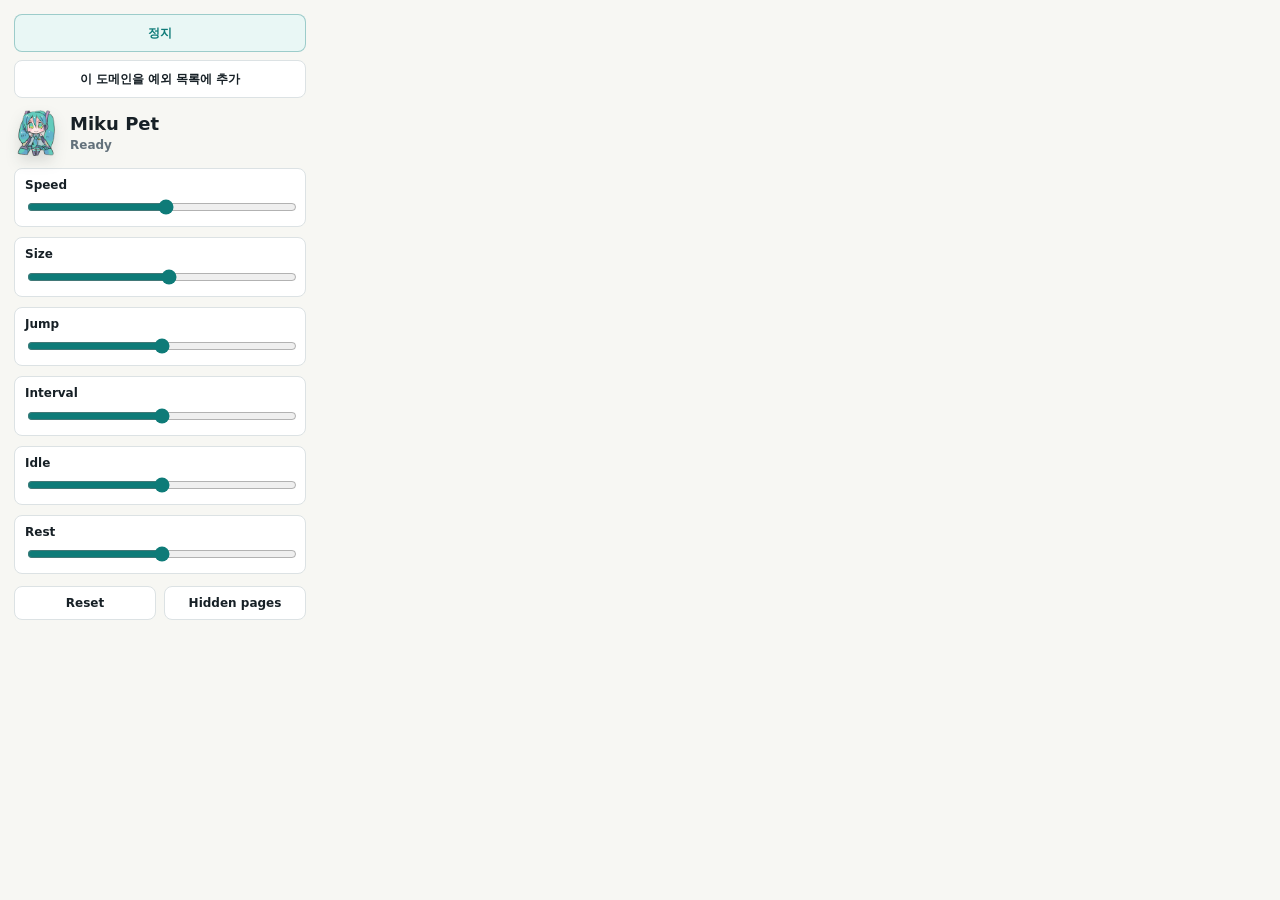
==== popup.html @ e9960322 "1.0.0" ====
<!doctype html>
<html lang="en">
  <head>
    <meta charset="utf-8">
    <meta name="viewport" content="width=device-width, initial-scale=1">
    <title>Miku Desktop Pet</title>
    <link rel="stylesheet" href="popup.css">
  </head>
  <body>
    <main class="popup-shell">
      <section class="top-actions" aria-label="Quick actions">
        <button id="togglePlaybackButton" class="primary-action" type="button">정지</button>
        <button id="addDomainButton" type="button">이 도메인을 예외 목록에 추가</button>
      </section>

      <header class="popup-header">
        <img src="assets/miku/shime1.png" alt="">
        <div>
          <h1>Miku Pet</h1>
          <p id="saveStatus">Ready</p>
        </div>
      </header>

      <form id="settingsForm" class="settings-form">
        <label class="range-row">
          <span><strong>Speed</strong><output id="speedOutput"></output></span>
          <input id="speedInput" name="speed" type="range" min="25" max="170" step="5">
        </label>
        <label class="range-row">
          <span><strong>Size</strong><output id="sizeOutput"></output></span>
          <input id="sizeInput" name="size" type="range" min="64" max="140" step="4">
        </label>
        <label class="range-row">
          <span><strong>Jump</strong><output id="jumpOutput"></output></span>
          <input id="jumpInput" name="jump" type="range" min="0" max="100" step="5">
        </label>
        <label class="range-row">
          <span><strong>Interval</strong><output id="intervalOutput"></output></span>
          <input id="intervalInput" name="interval" type="range" min="1" max="12" step="0.5">
        </label>
        <label class="range-row">
          <span><strong>Idle</strong><output id="idleOutput"></output></span>
          <input id="idleInput" name="idle" type="range" min="1" max="16" step="0.5">
        </label>
        <label class="range-row">
          <span><strong>Rest</strong><output id="restOutput"></output></span>
          <input id="restInput" name="rest" type="range" min="1" max="12" step="0.5">
        </label>
      </form>

      <footer class="popup-actions">
        <button id="resetButton" type="button">Reset</button>
        <button id="optionsButton" type="button">Hidden pages</button>
      </footer>
    </main>
    <script type="module" src="popup.js"></script>
  </body>
</html>
---- popup.css ----
:root {
  color-scheme: light;
  --ink: #172026;
  --muted: #63717b;
  --paper: #f7f7f3;
  --surface: #ffffff;
  --line: #dce2e4;
  --teal: #0e7b78;
  --coral: #f07664;
}

* {
  box-sizing: border-box;
}

body {
  width: 320px;
  margin: 0;
  color: var(--ink);
  background: var(--paper);
  font-family: Inter, ui-sans-serif, system-ui, -apple-system, BlinkMacSystemFont, "Segoe UI", sans-serif;
}

button,
input {
  font: inherit;
}

.popup-shell {
  padding: 14px;
}

.top-actions {
  display: grid;
  grid-template-columns: 1fr;
  gap: 8px;
  margin-bottom: 12px;
}

.top-actions button {
  min-height: 38px;
}

.primary-action {
  border-color: rgba(14, 123, 120, 0.35);
  background: #e9f7f5;
  color: var(--teal);
}

.popup-header {
  display: flex;
  align-items: center;
  gap: 10px;
  margin-bottom: 12px;
}

.popup-header img {
  width: 46px;
  height: 46px;
  object-fit: contain;
  filter: drop-shadow(0 7px 7px rgba(23, 32, 38, 0.14));
}

h1 {
  margin: 0;
  font-size: 18px;
  line-height: 1.1;
  letter-spacing: 0;
}

p {
  margin: 4px 0 0;
  color: var(--muted);
  font-size: 12px;
  font-weight: 700;
}

.settings-form {
  display: grid;
  gap: 10px;
}

.range-row {
  display: grid;
  gap: 5px;
  padding: 9px 10px;
  border: 1px solid var(--line);
  border-radius: 8px;
  background: var(--surface);
}

.range-row span {
  display: flex;
  justify-content: space-between;
  gap: 12px;
  min-width: 0;
  font-size: 12px;
  line-height: 1.2;
}

.range-row strong {
  font-weight: 800;
}

.range-row output {
  color: var(--teal);
  font-weight: 800;
  font-variant-numeric: tabular-nums;
}

.range-row input {
  width: 100%;
  accent-color: var(--teal);
}

.popup-actions {
  display: grid;
  grid-template-columns: 1fr 1fr;
  gap: 8px;
  margin-top: 12px;
}

button {
  min-height: 34px;
  border: 1px solid var(--line);
  border-radius: 8px;
  background: var(--surface);
  color: var(--ink);
  cursor: pointer;
  font-size: 12px;
  font-weight: 800;
  line-height: 1.25;
  white-space: normal;
}

button:disabled {
  cursor: default;
  opacity: 0.58;
}

button:hover {
  border-color: var(--teal);
}

button:focus-visible,
input:focus-visible {
  outline: 3px solid rgba(14, 123, 120, 0.24);
  outline-offset: 2px;
}
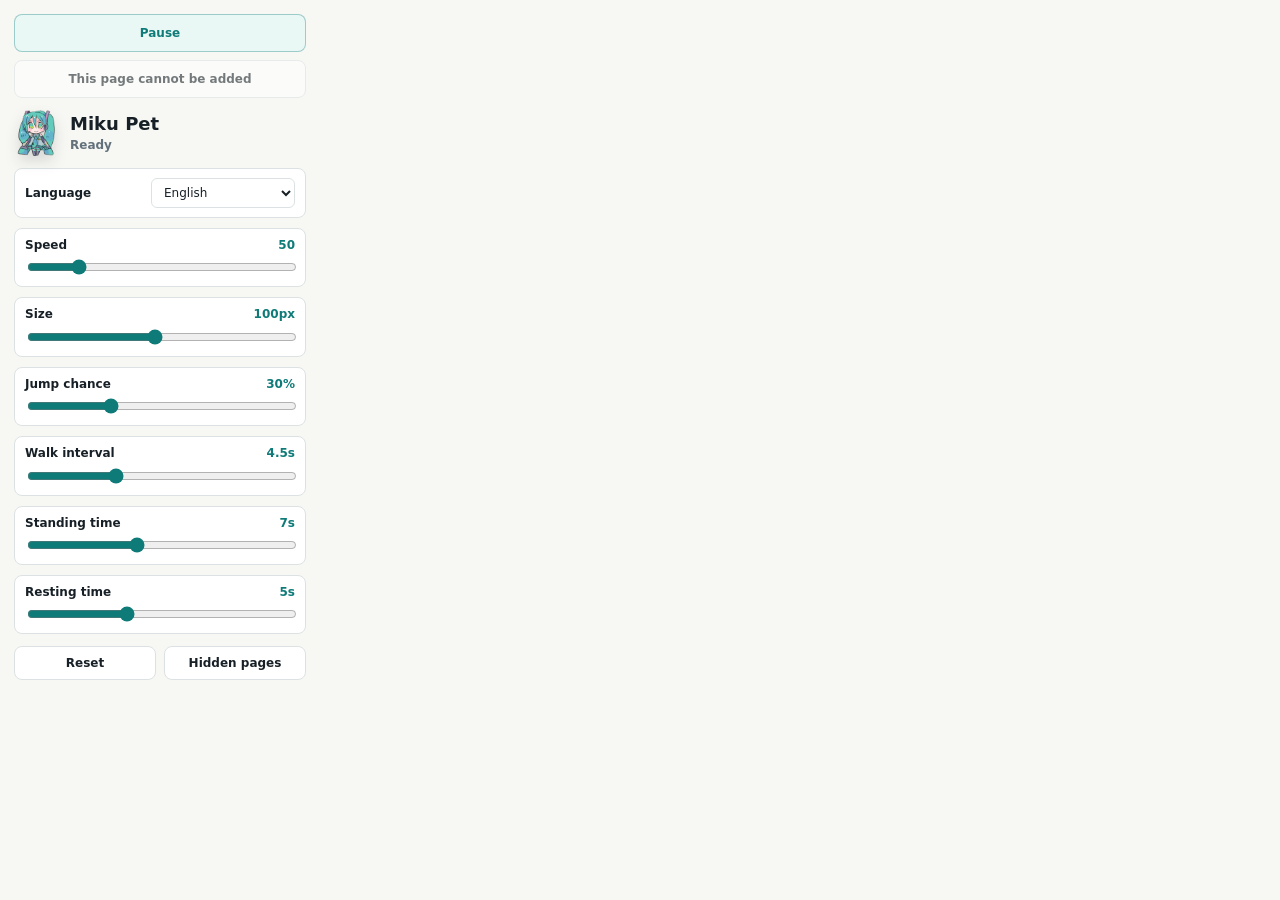
==== commit 533c38e5: "1.1.0" ====
--- a/popup.html
+++ b/popup.html
@@ -3,54 +3,60 @@
   <head>
     <meta charset="utf-8">
     <meta name="viewport" content="width=device-width, initial-scale=1">
-    <title>Miku Desktop Pet</title>
+    <title data-i18n="appTitle">Miku Desktop Pet</title>
     <link rel="stylesheet" href="popup.css">
   </head>
   <body>
     <main class="popup-shell">
-      <section class="top-actions" aria-label="Quick actions">
-        <button id="togglePlaybackButton" class="primary-action" type="button">정지</button>
-        <button id="addDomainButton" type="button">이 도메인을 예외 목록에 추가</button>
+      <section class="top-actions" aria-label="Quick actions" data-i18n-aria-label="quickActions">
+        <button id="togglePlaybackButton" class="primary-action" type="button" aria-label="Pause Miku">Pause</button>
+        <button id="addDomainButton" type="button">Hide Miku on this domain</button>
       </section>
 
       <header class="popup-header">
         <img src="assets/miku/shime1.png" alt="">
         <div>
-          <h1>Miku Pet</h1>
-          <p id="saveStatus">Ready</p>
+          <h1 data-i18n="petName">Miku Pet</h1>
+          <p id="saveStatus" role="status">Ready</p>
         </div>
       </header>
 
       <form id="settingsForm" class="settings-form">
+        <label class="language-row" for="languageSelect">
+          <strong data-i18n="language">Language</strong>
+          <select id="languageSelect" name="language">
+            <option value="en">English</option>
+          </select>
+        </label>
         <label class="range-row">
-          <span><strong>Speed</strong><output id="speedOutput"></output></span>
+          <span><strong data-i18n="speed">Speed</strong><output id="speedOutput"></output></span>
           <input id="speedInput" name="speed" type="range" min="25" max="170" step="5">
         </label>
         <label class="range-row">
-          <span><strong>Size</strong><output id="sizeOutput"></output></span>
+          <span><strong data-i18n="size">Size</strong><output id="sizeOutput"></output></span>
           <input id="sizeInput" name="size" type="range" min="64" max="140" step="4">
         </label>
         <label class="range-row">
-          <span><strong>Jump</strong><output id="jumpOutput"></output></span>
+          <span><strong data-i18n="jump">Jump chance</strong><output id="jumpOutput"></output></span>
           <input id="jumpInput" name="jump" type="range" min="0" max="100" step="5">
         </label>
         <label class="range-row">
-          <span><strong>Interval</strong><output id="intervalOutput"></output></span>
+          <span><strong data-i18n="interval">Walk interval</strong><output id="intervalOutput"></output></span>
           <input id="intervalInput" name="interval" type="range" min="1" max="12" step="0.5">
         </label>
         <label class="range-row">
-          <span><strong>Idle</strong><output id="idleOutput"></output></span>
+          <span><strong data-i18n="idle">Standing time</strong><output id="idleOutput"></output></span>
           <input id="idleInput" name="idle" type="range" min="1" max="16" step="0.5">
         </label>
         <label class="range-row">
-          <span><strong>Rest</strong><output id="restOutput"></output></span>
+          <span><strong data-i18n="rest">Resting time</strong><output id="restOutput"></output></span>
           <input id="restInput" name="rest" type="range" min="1" max="12" step="0.5">
         </label>
       </form>
 
       <footer class="popup-actions">
-        <button id="resetButton" type="button">Reset</button>
-        <button id="optionsButton" type="button">Hidden pages</button>
+        <button id="resetButton" type="button" data-i18n="reset">Reset</button>
+        <button id="optionsButton" type="button" data-i18n="hiddenPages">Hidden pages</button>
       </footer>
     </main>
     <script type="module" src="popup.js"></script>
--- a/popup.css
+++ b/popup.css
@@ -22,7 +22,8 @@
 }
 
 button,
-input {
+input,
+select {
   font: inherit;
 }
 
@@ -89,6 +90,28 @@
   background: var(--surface);
 }
 
+.language-row {
+  display: flex;
+  align-items: center;
+  justify-content: space-between;
+  gap: 12px;
+  padding: 9px 10px;
+  border: 1px solid var(--line);
+  border-radius: 8px;
+  background: var(--surface);
+  font-size: 12px;
+}
+
+.language-row select {
+  min-width: 0;
+  max-width: 190px;
+  padding: 6px 8px;
+  border: 1px solid var(--line);
+  border-radius: 6px;
+  background: var(--surface);
+  color: var(--ink);
+}
+
 .range-row span {
   display: flex;
   justify-content: space-between;
@@ -143,7 +166,8 @@
 }
 
 button:focus-visible,
-input:focus-visible {
+input:focus-visible,
+select:focus-visible {
   outline: 3px solid rgba(14, 123, 120, 0.24);
   outline-offset: 2px;
 }
